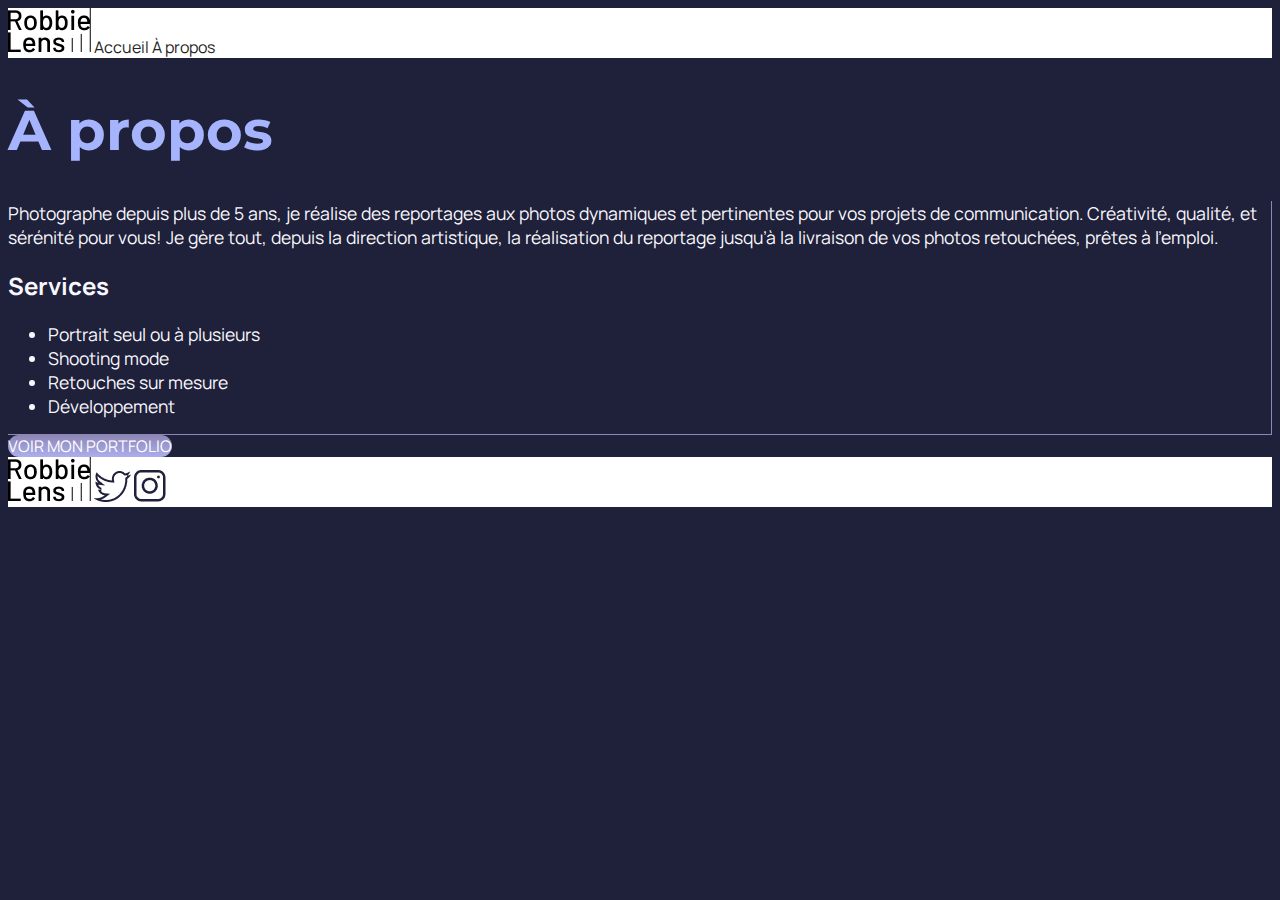
==== a-propos.html @ 263dfa1b "update" ====
<!DOCTYPE html>
<html lang="fr">

<head>
    <meta charset="utf-8" >
    <title>À propos - Robbie Lens Photographie</title>
    <link href="style.css" rel="stylesheet" >
    <link rel="preconnect" href="https://fonts.googleapis.com">
    <link rel="preconnect" href="https://fonts.gstatic.com" crossorigin>
    <link href="https://fonts.googleapis.com/css2?family=Manrope&family=Montserrat&display=swap" rel="stylesheet">
</head>

<body>
    <header>
        <nav>
            <a href="index.html" class="lien-icone">
                <img src="images/logo.png" alt="Logo Robbie Lens" >
            </a>
            <a href="index.html">Accueil</a>
            <a href="a-propos.html">À propos</a>
        </nav>
    </header>
    <main>
        <h1>À propos</h1>
        <div class="carre-contenu">
            <p>
                Photographe depuis plus de 5 ans, je réalise des reportages aux photos dynamiques et pertinentes pour
                vos
                projets de communication. Créativité, qualité, et sérénité pour vous! Je gère tout, depuis la direction
                artistique, la réalisation du reportage jusqu’à la livraison de vos photos retouchées, prêtes à
                l’emploi.
            </p>
            <h2>Services</h2>
            <ul>
                <li>Portrait seul ou à plusieurs</li>
                <li>Shooting mode</li>
                <li>Retouches sur mesure</li>
                <li>Développement</li>
            </ul>
        </div>
        <div>
            <a href="" class="cta">VOIR MON PORTFOLIO</a>
        </div>
    </main>
    <footer>
        <a href="index.html" class="lien-icone">
            <img src="images/logo.png" alt="Logo Robbie Lens" >
        </a>
        <a target="_blank" href="https://twitter.com/" class="lien-icone">
            <img src="images/twitter.png" alt="Logo Twitter" >
        </a>
        <a target="_blank" href="https://www.instagram.com/" class="lien-icone">
            <img src="images/instagram.png" alt="Logo Instagram" >
        </a>
    </footer>
</body>

</html>
---- style.css ----
body {
  font-family: 'Manrope', sans-serif;
  font-size: 1em;
  background-color: #1f2039;
}

a {
  color: #242424;
  text-decoration: none;
}

em {
  color: #a5b4fc;
  font-style: normal;
}

h1 {
  font-size: 3.5em;
  color: #a5b4fc;
  font-family: 'Montserrat', sans-serif;
}

h2 {
  color: #f9f8ff;
}

p,
li {
  font-size: 1.1em;
  color: #f9f8ff;
}

header,
footer {
  background-color: white;
}

.cta {
  background: linear-gradient(#8e86b5, #acaeed);
  color: white;
  border-radius: 50px;
}

a:hover {
  text-decoration: underline;
}

.cta:hover {
  background: linear-gradient(#696484, #8788ba);
  text-decoration: none;
}

.lien-icone:hover {
  opacity: 0.5;
}

.carre-contenu {
  border-right: 1px solid #8e86b5;
  border-bottom: 1px solid #8e86b5;
}
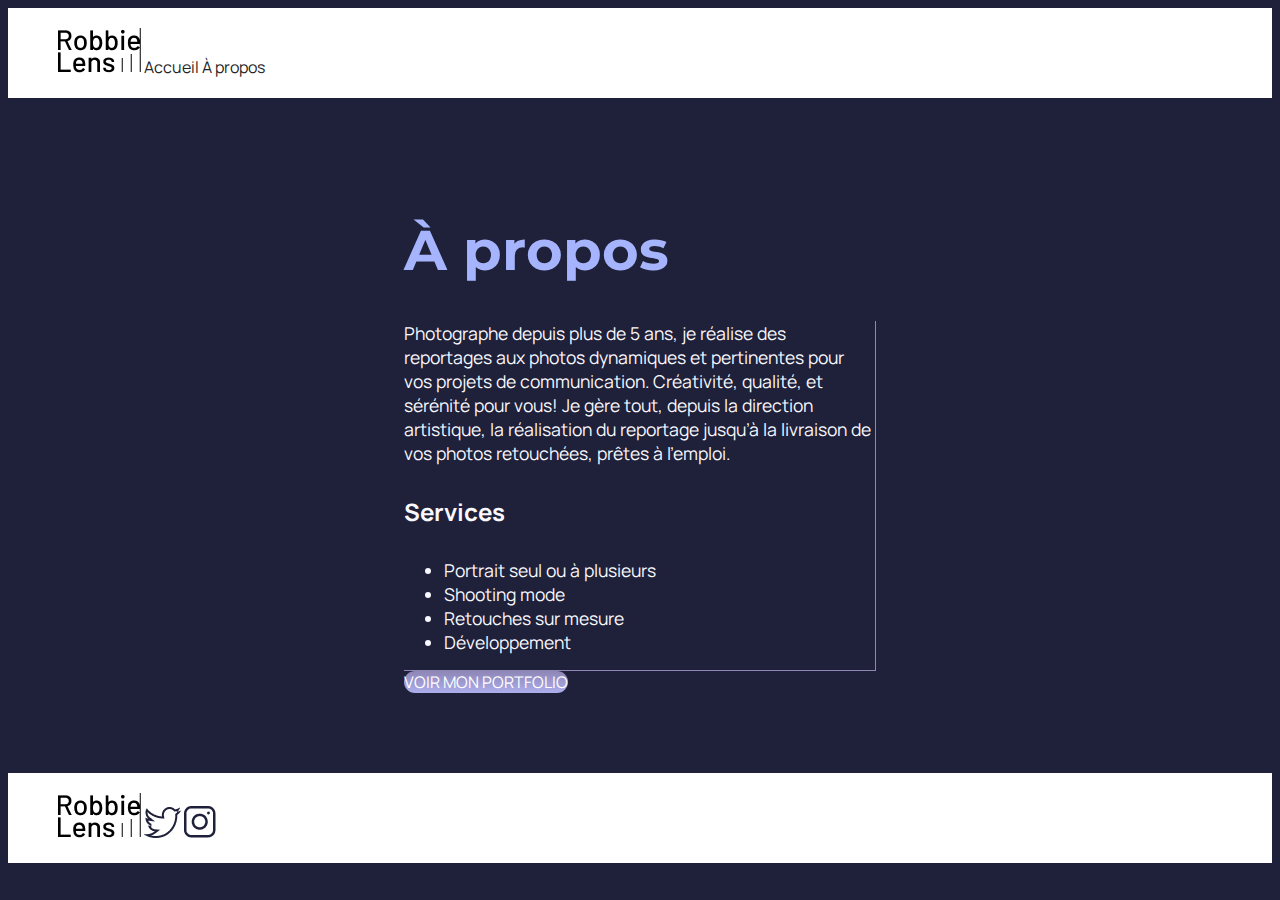
==== commit 84d3edaf: "update" ====
--- a/a-propos.html
+++ b/a-propos.html
@@ -20,27 +20,32 @@
             <a href="a-propos.html">À propos</a>
         </nav>
     </header>
-    <main>
-        <h1>À propos</h1>
-        <div class="carre-contenu">
-            <p>
-                Photographe depuis plus de 5 ans, je réalise des reportages aux photos dynamiques et pertinentes pour
-                vos
-                projets de communication. Créativité, qualité, et sérénité pour vous! Je gère tout, depuis la direction
-                artistique, la réalisation du reportage jusqu’à la livraison de vos photos retouchées, prêtes à
-                l’emploi.
-            </p>
-            <h2>Services</h2>
-            <ul>
-                <li>Portrait seul ou à plusieurs</li>
-                <li>Shooting mode</li>
-                <li>Retouches sur mesure</li>
-                <li>Développement</li>
-            </ul>
-        </div>
-        <div>
-            <a href="" class="cta">VOIR MON PORTFOLIO</a>
-        </div>
+    <main class="a-propos-main">
+        <section>
+
+            <h1>À propos</h1>
+            <div class="carre-contenu">
+                <p>
+                    Photographe depuis plus de 5 ans, je réalise des reportages aux photos dynamiques et pertinentes
+                    pour
+                    vos
+                    projets de communication. Créativité, qualité, et sérénité pour vous! Je gère tout, depuis la
+                    direction
+                    artistique, la réalisation du reportage jusqu’à la livraison de vos photos retouchées, prêtes à
+                    l’emploi.
+                </p>
+                <h2>Services</h2>
+                <ul>
+                    <li>Portrait seul ou à plusieurs</li>
+                    <li>Shooting mode</li>
+                    <li>Retouches sur mesure</li>
+                    <li>Développement</li>
+                </ul>
+            </div>
+            <div>
+                <a href="" class="cta">VOIR MON PORTFOLIO</a>
+            </div>
+        </section>
     </main>
     <footer>
         <a href="index.html" class="lien-icone">
--- a/style.css
+++ b/style.css
@@ -33,12 +33,15 @@
 header,
 footer {
   background-color: white;
+  padding: 20px 50px;
+ 
 }
 
 .cta {
   background: linear-gradient(#8e86b5, #acaeed);
   color: white;
   border-radius: 50px;
+  padding: 20pix 30px; 
 }
 
 a:hover {
@@ -58,3 +61,20 @@
   border-right: 1px solid #8e86b5;
   border-bottom: 1px solid #8e86b5;
 }
+
+.carre-contenu h2 {
+  margin-top: 30px;
+}
+
+.carre-contenu ul {
+  margin-top: 30px;
+}
+
+section {
+  padding: 80px;
+}
+
+.a-propos-main {
+  width: 50%;
+  margin: auto;
+}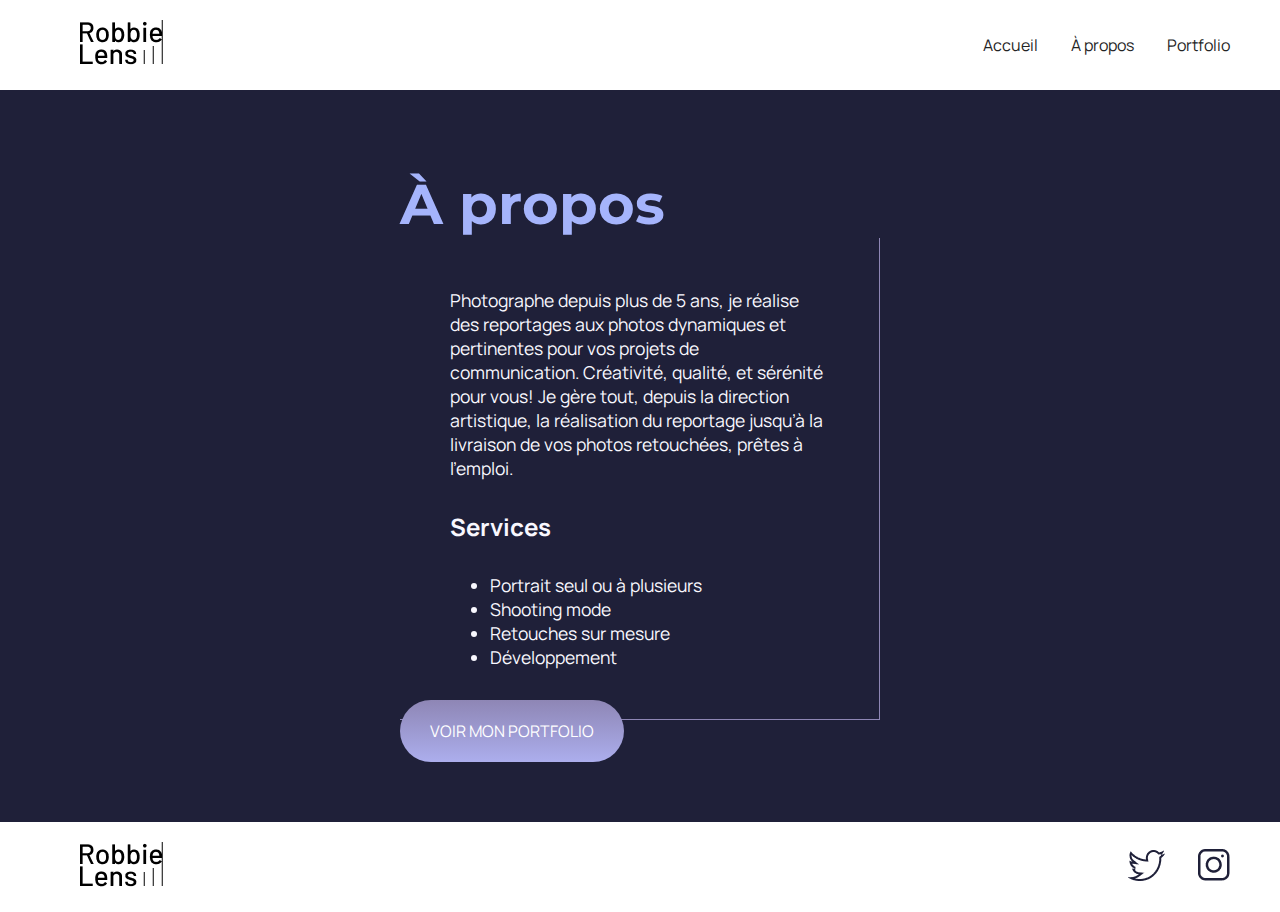
==== commit 1eef0ab6: "ajout grid + photos" ====
--- a/a-propos.html
+++ b/a-propos.html
@@ -16,13 +16,15 @@
             <a href="index.html" class="lien-icone">
                 <img src="images/logo.png" alt="Logo Robbie Lens" >
             </a>
-            <a href="index.html">Accueil</a>
-            <a href="a-propos.html">À propos</a>
+            <div>
+                <a href="index.html">Accueil</a>
+                <a href="a-propos.html">À propos</a>
+                <a href="portfolio.html">Portfolio</a>
+            </div>
         </nav>
     </header>
     <main class="a-propos-main">
         <section>
-
             <h1>À propos</h1>
             <div class="carre-contenu">
                 <p>
@@ -51,12 +53,14 @@
         <a href="index.html" class="lien-icone">
             <img src="images/logo.png" alt="Logo Robbie Lens" >
         </a>
-        <a target="_blank" href="https://twitter.com/" class="lien-icone">
-            <img src="images/twitter.png" alt="Logo Twitter" >
-        </a>
-        <a target="_blank" href="https://www.instagram.com/" class="lien-icone">
-            <img src="images/instagram.png" alt="Logo Instagram" >
-        </a>
+        <div>
+            <a target="_blank" href="https://twitter.com/" class="lien-icone">
+                <img src="images/twitter.png" alt="Logo Twitter" >
+            </a>
+            <a target="_blank" href="https://www.instagram.com/" class="lien-icone">
+                <img src="images/instagram.png" alt="Logo Instagram" >
+            </a>
+        </div>
     </footer>
 </body>
 
--- a/style.css
+++ b/style.css
@@ -1,3 +1,7 @@
+* {
+  margin: 0;
+}
+
 body {
   font-family: 'Manrope', sans-serif;
   font-size: 1em;
@@ -34,14 +38,13 @@
 footer {
   background-color: white;
   padding: 20px 50px;
- 
 }
 
 .cta {
   background: linear-gradient(#8e86b5, #acaeed);
   color: white;
   border-radius: 50px;
-  padding: 20pix 30px; 
+  padding: 20px 30px;
 }
 
 a:hover {
@@ -53,6 +56,10 @@
   text-decoration: none;
 }
 
+.lien-icone {
+  margin-left: 30px;
+}
+
 .lien-icone:hover {
   opacity: 0.5;
 }
@@ -60,6 +67,7 @@
 .carre-contenu {
   border-right: 1px solid #8e86b5;
   border-bottom: 1px solid #8e86b5;
+  padding: 50px;
 }
 
 .carre-contenu h2 {
@@ -77,4 +85,75 @@
 .a-propos-main {
   width: 50%;
   margin: auto;
-}+}
+
+footer,
+nav {
+  display: flex;
+  flex-direction: row;
+  align-items: center;
+  justify-content: space-between;
+}
+
+nav a {
+  margin-left: 30px;
+}
+
+.accueil-photos {
+  background-color: white;
+  padding: 80px;
+}
+
+.accueil-photos h2 {
+  color: #242424;
+  text-align: center;
+  margin-bottom: 80px;
+}
+
+.accueil-photos div {
+  display: flex;
+  flex-direction: row;
+  gap: 15px;
+  justify-content: center;
+  margin-bottom: 15px;
+}
+
+.accueil-introduction {
+  display: flex;
+  flex-direction: row;
+  width: 50%;
+  align-items: center;
+  margin: auto;
+}
+
+.portfolio-section-photos {
+  background-color: white;
+}
+
+.portfolio-section-photos h2 {
+  color: #242424;
+  margin-bottom: 80px;
+}
+
+.grid-paysages img,
+.grid-portraits img {
+  width: 100%;
+  height: 100%;
+  /* Même si vous ne connaissez pas cette propriété, vous en aurez besoin pour permettre aux images de respecter les dimensions de la grid CSS */
+  object-fit: cover;
+}
+
+.grid-paysages {
+  display: grid;
+  grid-template-columns: 1fr 1fr 1fr;
+  grid-template-rows: 300px 300px 300px;
+  gap: 15px;
+}
+
+.grid-portraits {
+  display: grid;
+  grid-template-columns: 1fr 1fr 1fr;
+  grid-template-rows: 300px 300px;
+  gap: 15px;
+}
+
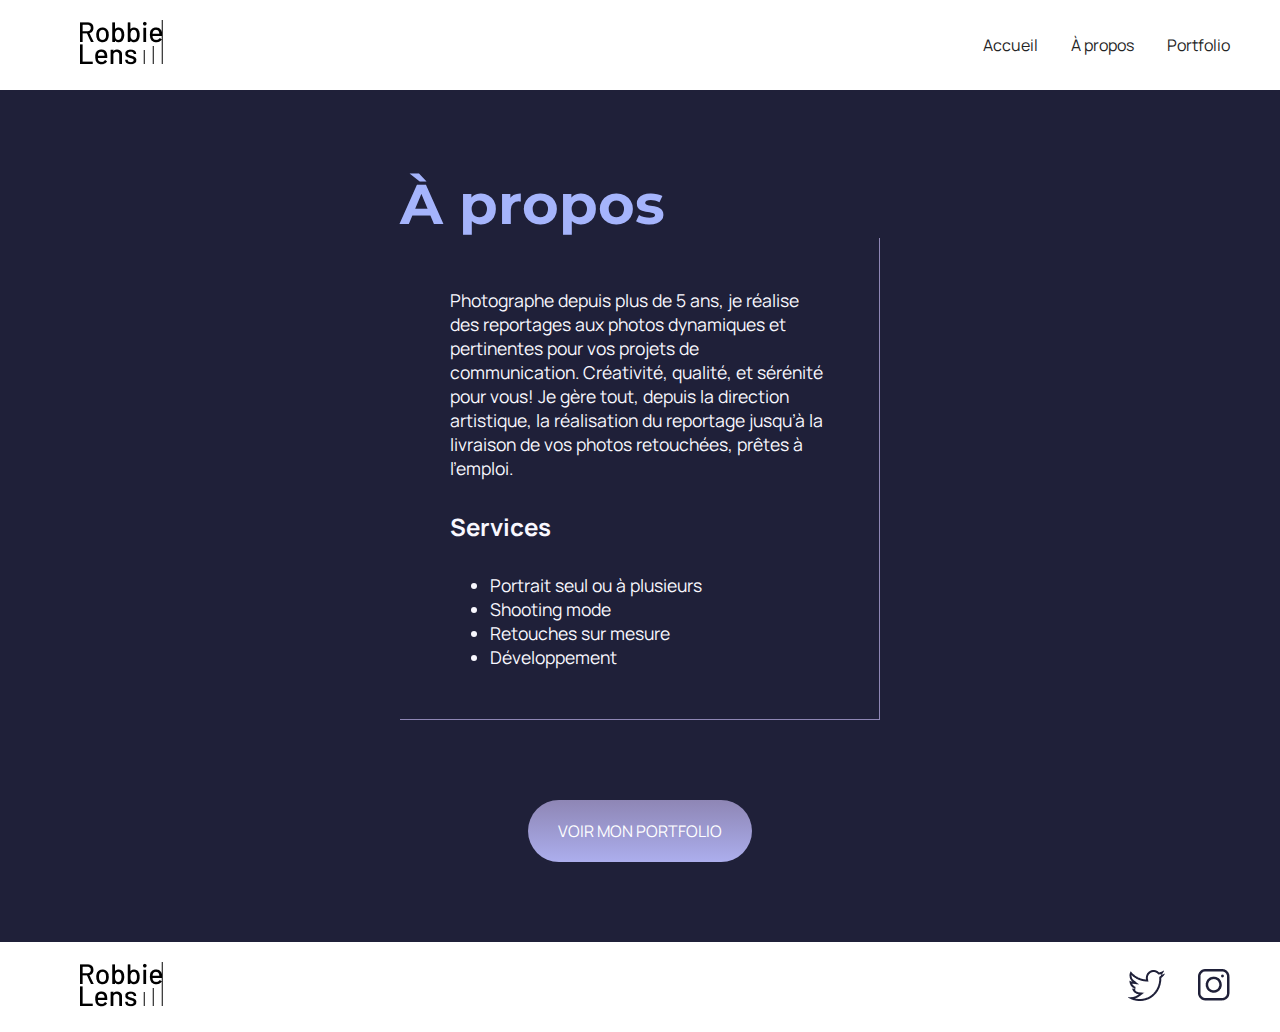
==== commit d8467b44: "edit maj mise en page" ====
--- a/a-propos.html
+++ b/a-propos.html
@@ -45,7 +45,7 @@
                 </ul>
             </div>
             <div>
-                <a href="" class="cta">VOIR MON PORTFOLIO</a>
+                <a href="portfolio.html" class="cta">VOIR MON PORTFOLIO</a>
             </div>
         </section>
     </main>
--- a/style.css
+++ b/style.css
@@ -41,6 +41,7 @@
 }
 
 .cta {
+  display: inline-block;
   background: linear-gradient(#8e86b5, #acaeed);
   color: white;
   border-radius: 50px;
@@ -68,6 +69,7 @@
   border-right: 1px solid #8e86b5;
   border-bottom: 1px solid #8e86b5;
   padding: 50px;
+  margin-bottom: 80px;
 }
 
 .carre-contenu h2 {
@@ -76,6 +78,10 @@
 
 .carre-contenu ul {
   margin-top: 30px;
+}
+
+.carre-contenu + div {
+  text-align: center;
 }
 
 section {
@@ -121,9 +127,21 @@
 .accueil-introduction {
   display: flex;
   flex-direction: row;
-  width: 50%;
-  align-items: center;
+  width: 60%;
+  align-items: flex-start;
   margin: auto;
+}
+
+.accueil-introduction h1 {
+  margin-bottom: 15px;
+}
+
+.accueil-introduction p {
+  margin-bottom: 30px;
+}
+
+.accueil-introduction div {
+  padding-right: 80px;
 }
 
 .portfolio-section-photos {
@@ -133,14 +151,6 @@
 .portfolio-section-photos h2 {
   color: #242424;
   margin-bottom: 80px;
-}
-
-.grid-paysages img,
-.grid-portraits img {
-  width: 100%;
-  height: 100%;
-  /* Même si vous ne connaissez pas cette propriété, vous en aurez besoin pour permettre aux images de respecter les dimensions de la grid CSS */
-  object-fit: cover;
 }
 
 .grid-paysages {
@@ -157,3 +167,32 @@
   gap: 15px;
 }
 
+.grid-paysages img,
+.grid-portraits img {
+  width: 100%;
+  height: 100%;
+  object-fit: cover;
+}
+
+.lien-conteneur-photo {
+  position: relative;
+}
+
+.photo-hover {
+  position: absolute;
+  top: 0;
+  left: 0;
+  right: 0;
+  bottom: 0;
+  display: flex;
+  align-items: center;
+  justify-content: center;
+  font-size: 1.5em;
+  color: white;
+  background-color: rgba(0, 0, 0, 0.7);
+  display: none;
+}
+
+.lien-conteneur-photo:hover .photo-hover {
+  display: flex;
+}